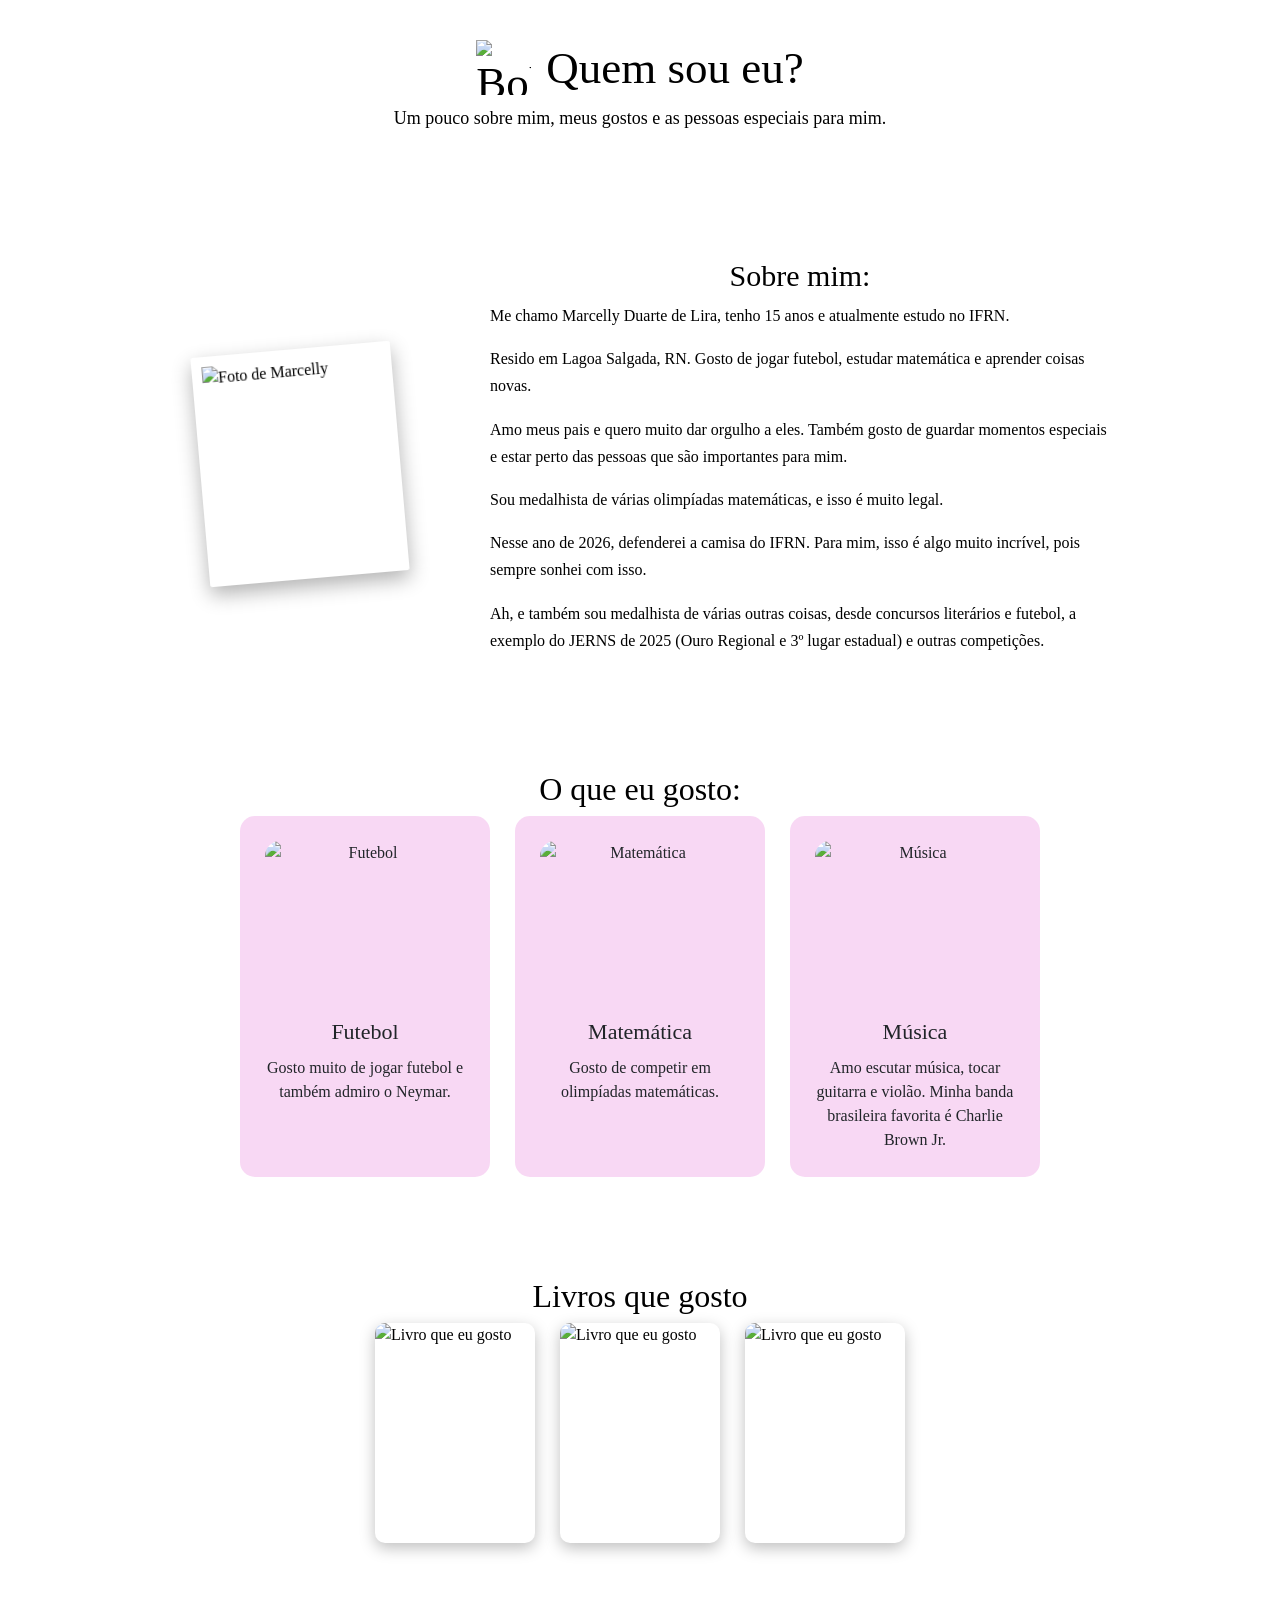
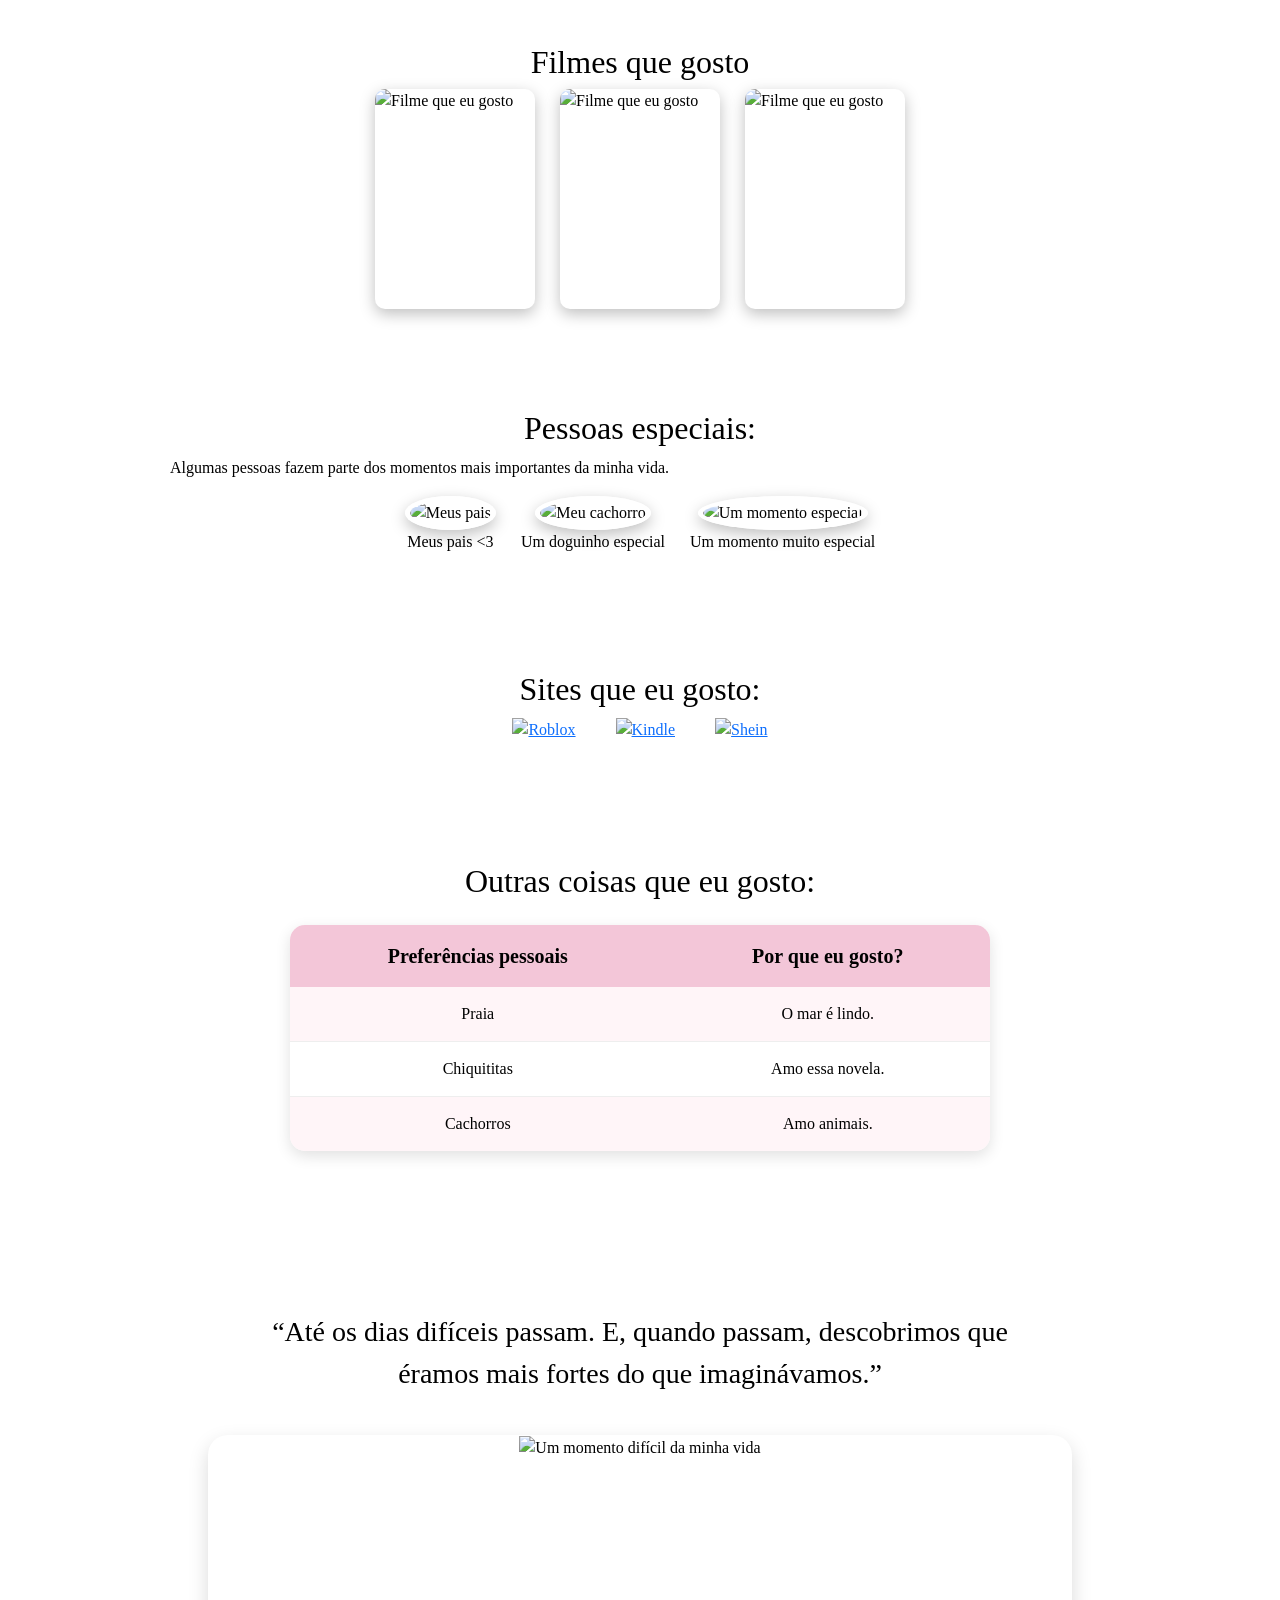
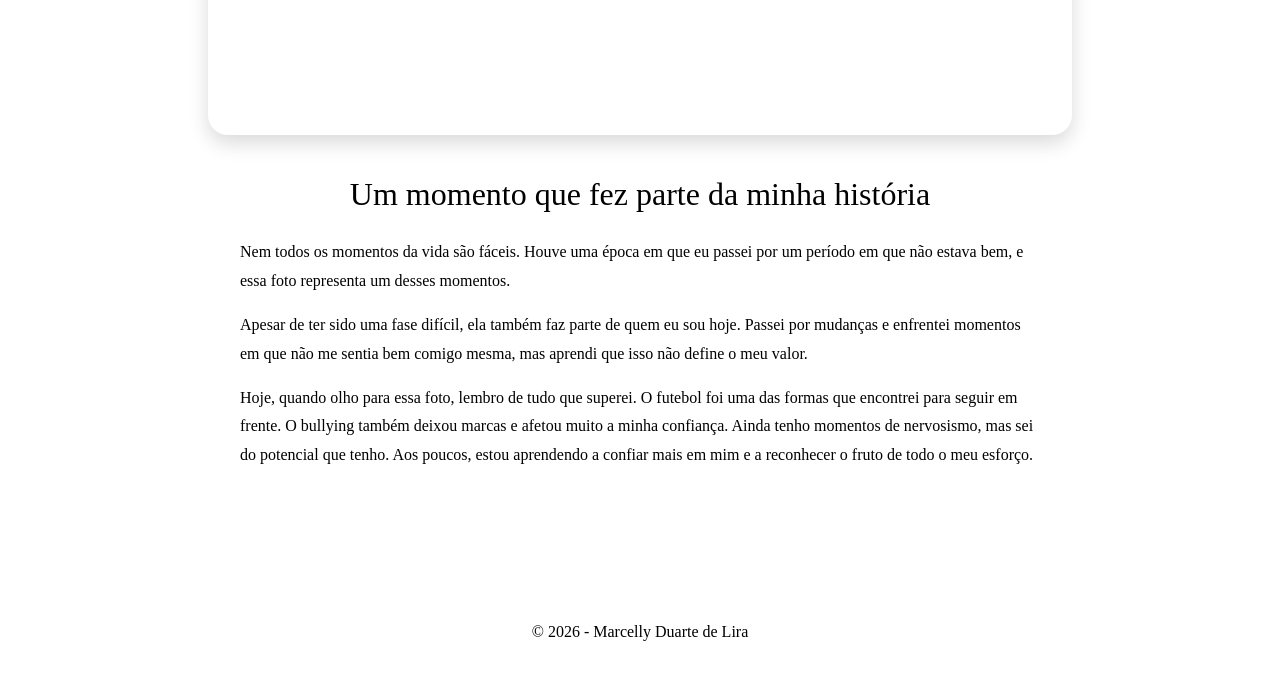
==== index.html @ 5d46211b "Add files via upload" ====
<!DOCTYPE html>
<html lang="pt-BR">

<head>
    <meta charset="UTF-8">

    <!-- Adapta a página à largura da tela -->
    <meta name="viewport" content="width=device-width, initial-scale=1.0">

    <title>Marcelly - Quem sou eu?</title>

    <link rel="icon" href="imagens/bola.png" type="image/png">

    <!-- Framework Bootstrap -->
    <link
        href="https://cdn.jsdelivr.net/npm/bootstrap@5.3.3/dist/css/bootstrap.min.css"
        rel="stylesheet">

    <!-- CSS da página -->
    <link rel="stylesheet" href="style.css">
</head>

<body class="bloqueado">

    <!-- Bola -->
    <div class="bola-abertura">
        <img src="imagens/trionda.png" alt="Bola de futebol">
    </div>

    <!-- Cabeçalho -->
    <header>
        <h1 class="titulo-principal">
            <img src="imagens/bola.png" alt="Bola de futebol">
            <span>Quem sou eu?</span>
        </h1>

        <p class="subtitulo">
            Um pouco sobre mim, meus gostos e as pessoas especiais para mim.
        </p>
    </header>

    <!-- Minha apresentação -->
    <section class="apresentacao">

        <div class="area-foto">
            <img
                src="imagens/minhafoto.png"
                alt="Foto de Marcelly"
                class="foto-principal">
        </div>

        <div class="texto">

            <h2>Sobre mim:</h2>

            <p>
                Me chamo Marcelly Duarte de Lira, tenho 15 anos e atualmente
                estudo no IFRN.
            </p>

            <p>
                Resido em Lagoa Salgada, RN. Gosto de jogar futebol,
                estudar matemática e aprender coisas novas.
            </p>

            <p>
                Amo meus pais e quero muito dar orgulho a eles.
                Também gosto de guardar momentos especiais e estar
                perto das pessoas que são importantes para mim.
            </p>

            <p>
                Sou medalhista de várias olimpíadas matemáticas,
                e isso é muito legal.
            </p>

            <p>
                Nesse ano de 2026, defenderei a camisa do IFRN.
                Para mim, isso é algo muito incrível, pois sempre sonhei com isso.
            </p>

            <p>
                Ah, e também sou medalhista de várias outras coisas,
                desde concursos literários e futebol, a exemplo do JERNS de 2025
                (Ouro Regional e 3º lugar estadual) e outras competições.
            </p>

        </div>
    </section>

    <!-- O que eu gosto -->
    <section class="gostos">

        <h2>O que eu gosto:</h2>

        <div class="cards-gostos">

            <!-- Card de futebol -->
            <div class="card card-gosto">

                <img src="imagens/futebol.jpg" alt="Futebol">

                <h3>Futebol</h3>

                <p>
                    Gosto muito de jogar futebol e também admiro o Neymar.
                </p>

            </div>

            <!-- Card de matemática -->
            <div class="card card-gosto">

                <img src="imagens/matematica.jpg" alt="Matemática">

                <h3>Matemática</h3>

                <p>
                    Gosto de competir em olimpíadas matemáticas.
                </p>

            </div>

            <!-- Card de música -->
            <div class="card card-gosto">

                <img src="imagens/musica.jpg" alt="Música">

                <h3>Música</h3>

                <p>
                    Amo escutar música, tocar guitarra e violão.
                    Minha banda brasileira favorita é Charlie Brown Jr.
                </p>

            </div>

        </div>
    </section>

    <!-- Livros -->
    <section class="livros">

        <h2>Livros que gosto</h2>

        <div class="fotos-livros">
            <img src="imagens/livro1.jpg" alt="Livro que eu gosto">
            <img src="imagens/livro2.jpg" alt="Livro que eu gosto">
            <img src="imagens/livro3.jpg" alt="Livro que eu gosto">
        </div>

    </section>

    <!-- Filmes -->
    <section class="filmes">

        <h2>Filmes que gosto</h2>

        <div class="fotos-filmes">
            <img src="imagens/filme1.jpg" alt="Filme que eu gosto">
            <img src="imagens/filme2.jpg" alt="Filme que eu gosto">
            <img src="imagens/filme3.jpg" alt="Filme que eu gosto">
        </div>

    </section>

    <!-- Pessoas especiais -->
    <section class="pessoas">

        <h2>Pessoas especiais:</h2>

        <p>
            Algumas pessoas fazem parte dos momentos mais importantes
            da minha vida.
        </p>

        <div class="fotos-pessoas">

            <div>
                <img src="imagens/pessoa1.jpeg" alt="Meus pais">
                <p>Meus pais &lt;3</p>
            </div>

            <div>
                <img src="imagens/pessoa2.jpeg" alt="Meu cachorro">
                <p>Um doguinho especial</p>
            </div>

            <div>
                <img src="imagens/pessoa3.jpeg" alt="Um momento especial">
                <p>Um momento muito especial</p>
            </div>

        </div>
    </section>

    <!-- Sites que eu gosto -->
    <section class="sites">

        <h2>Sites que eu gosto:</h2>

        <ul>

            <li>
                <a
                    href="https://www.roblox.com/pt"
                    target="_blank"
                    rel="noopener noreferrer">

                    <img src="imagens/roblox.png" alt="Roblox">

                </a>
            </li>

            <li>
                <a
                    href="https://ler.amazon.com.br/landing"
                    target="_blank"
                    rel="noopener noreferrer">

                    <img src="imagens/kindle.jpg" alt="Kindle">

                </a>
            </li>

            <li>
                <a
                    href="https://br.shein.com/"
                    target="_blank"
                    rel="noopener noreferrer">

                    <img src="imagens/shein.jpg" alt="Shein">

                </a>
            </li>

        </ul>
    </section>

    <!-- Tabela de preferências -->
    <section class="tabela">

        <h2>Outras coisas que eu gosto:</h2>

        <table>

            <tr>
                <th>Preferências pessoais</th>
                <th>Por que eu gosto?</th>
            </tr>

            <tr>
                <td>Praia</td>
                <td>O mar é lindo.</td>
            </tr>

            <tr>
                <td>Chiquititas</td>
                <td>Amo essa novela.</td>
            </tr>

            <tr>
                <td>Cachorros</td>
                <td>Amo animais.</td>
            </tr>

        </table>
    </section>

    <!-- Um momento difícil -->
    <section class="momento">

        <blockquote>
            “Até os dias difíceis passam.
            E, quando passam, descobrimos que éramos
            mais fortes do que imaginávamos.”
        </blockquote>

        <!-- Foto da época do COVID -->
        <div class="foto-doenca">
            <img
                src="imagens/Foto 13 - Eu doente.jpeg"
                alt="Um momento difícil da minha vida">
        </div>

        <div class="texto-momento">

            <h2>Um momento que fez parte da minha história</h2>

            <p>
                Nem todos os momentos da vida são fáceis. Houve uma época
                em que eu passei por um período em que não estava bem,
                e essa foto representa um desses momentos.
            </p>

            <p>
                Apesar de ter sido uma fase difícil, ela também faz parte
                de quem eu sou hoje. Passei por mudanças e enfrentei momentos
                em que não me sentia bem comigo mesma, mas aprendi que isso
                não define o meu valor.
            </p>

            <p>
                Hoje, quando olho para essa foto, lembro de tudo que superei.
                O futebol foi uma das formas que encontrei para seguir em frente.
                O bullying também deixou marcas e afetou muito a minha confiança.
                Ainda tenho momentos de nervosismo, mas sei do potencial que tenho.
                Aos poucos, estou aprendendo a confiar mais em mim e a reconhecer
                o fruto de todo o meu esforço.
            </p>

        </div>
    </section>

    <!-- Rodapé -->
    <footer>

        <p>
            © 2026 - Marcelly Duarte de Lira
        </p>

    </footer>

    <!-- Remove o bloqueio após a animação inicial -->
    <script>
        setTimeout(function () {
            document.body.classList.remove("bloqueado");
        }, 3000);
    </script>

</body>
</html>
---- style.css ----
/* CONFIGURAÇÕES GERAIS */
* {
    box-sizing: border-box;
}

body {
    margin: 0;
    font-family: "Times New Roman", Times, serif;
    background-image: url("imagens/fundo.png");
    background-size: cover;
    background-position: center;
    background-attachment: fixed;
    color: #000000;
}

/* Bloqueia a rolagem durante a animação inicial */
body.bloqueado {
    overflow: hidden;
}

/* CABEÇALHO */
header {
    text-align: center;
    padding: 40px 20px;
    background-color: rgba(255, 255, 255, 0.85);
}

h1 {
    font-size: 45px;
    margin-bottom: 10px;
}

.subtitulo {
    font-size: 18px;
    font-family: "Times New Roman", Times, serif;
}

/* TÍTULOS DAS SEÇÕES */
h2 {
    text-align: center;
    font-family: "Edwardian Script ITC", "Brush Script MT", cursive;
    font-weight: normal;
}

/* TÍTULO PRINCIPAL */
.titulo-principal {
    display: flex;
    justify-content: center;
    align-items: center;
    gap: 15px;
    font-family: "Edwardian Script ITC", "Brush Script MT", cursive;
    font-weight: normal;
}

.titulo-principal img {
    width: 55px;
    height: 55px;
    object-fit: contain;
}

/* SEÇÕES */
section {
    width: 85%;
    max-width: 1000px;
    margin: 40px auto;
    padding: 30px;
    background-color: rgba(255, 255, 255, 0.92);
    border-radius: 20px;
}

/* ANIMAÇÃO DA BOLA */
.bola-abertura {
    position: fixed;
    top: 50%;
    left: -200px;
    width: 180px;
    height: 180px;
    z-index: 1000;
    pointer-events: none;
    transform: translateY(-50%);
    animation: bolaPassando 3s linear forwards;
}

.bola-abertura img {
    width: 100%;
    height: 100%;
    object-fit: contain;
    display: block;
    animation: girarBola 3s linear forwards;
}

@keyframes bolaPassando {
    0% {
        left: -200px;
    }

    100% {
        left: calc(100% + 200px);
    }
}

@keyframes girarBola {
    from {
        transform: rotate(0deg);
    }

    to {
        transform: rotate(1440deg);
    }
}

/* APRESENTAÇÃO PESSOAL */
.apresentacao {
    display: flex;
    align-items: center;
    justify-content: center;
    gap: 60px;
}

.area-foto {
    width: 260px;
    height: 300px;
    display: flex;
    justify-content: center;
    align-items: center;
    flex-shrink: 0;
}

.foto-principal {
    width: 200px;
    height: 230px;
    object-fit: cover;
    border: 10px solid white;
    transform: rotate(-5deg);
    box-shadow: 0 8px 20px rgba(0, 0, 0, 0.3);
    border-radius: 3px;
    opacity: 0;
    animation: aparecerFoto 1s ease-out 2.8s forwards;
}

@keyframes aparecerFoto {
    from {
        opacity: 0;
        transform: rotate(-12deg) scale(0.7);
    }

    to {
        opacity: 1;
        transform: rotate(-5deg) scale(1);
    }
}

.texto {
    flex: 1;
    min-width: 0;
    line-height: 1.7;
    font-family: "Times New Roman", Times, serif;
}

.texto h2 {
    font-size: 30px;
}

td {
    font-family: "Times New Roman", Times, serif;
}

/* CARTÕES DE INTERESSES */
.cards-gostos {
    display: flex;
    justify-content: center;
    align-items: stretch;
    gap: 25px;
    flex-wrap: wrap;
}

.card-gosto {
    width: 250px;
    max-width: 100%;
    padding: 25px;
    text-align: center;
    background-color: rgba(245, 200, 240, 0.7);
    border: none;
    border-radius: 15px;
    transition: transform 0.3s;
}

.card-gosto:hover {
    transform: translateY(-8px);
}

.card-gosto img {
    width: 100%;
    height: 150px;
    object-fit: cover;
    border-radius: 15px 15px 8px 8px;
    display: block;
    margin-bottom: 18px;
}

.card-gosto h3 {
    font-size: 22px;
    margin: 10px 0;
}

.card-gosto p {
    line-height: 1.5;
    margin: 0;
}

/* LIVROS */
.fotos-livros {
    display: flex;
    justify-content: center;
    align-items: center;
    gap: 25px;
    flex-wrap: wrap;
}

.fotos-livros img {
    width: 160px;
    height: 220px;
    max-width: 100%;
    object-fit: cover;
    border-radius: 10px;
    box-shadow: 0 5px 15px rgba(0, 0, 0, 0.25);
    transition: transform 0.3s;
}

.fotos-livros img:hover {
    transform: scale(1.05) rotate(2deg);
}

/* FILMES */
.fotos-filmes {
    display: flex;
    justify-content: center;
    align-items: center;
    gap: 25px;
    flex-wrap: wrap;
}

.fotos-filmes img {
    width: 160px;
    height: 220px;
    max-width: 100%;
    object-fit: cover;
    border-radius: 10px;
    box-shadow: 0 5px 15px rgba(0, 0, 0, 0.25);
    transition: transform 0.3s;
}

.fotos-filmes img:hover {
    transform: scale(1.05) rotate(-2deg);
}

/* PESSOAS ESPECIAIS */
.fotos-pessoas {
    display: flex;
    justify-content: center;
    align-items: center;
    gap: 25px;
    flex-wrap: wrap;
}

.fotos-pessoas div {
    text-align: center;
}

.fotos-pessoas img {
    width: 180px;
    height: 180px;
    max-width: 100%;
    object-fit: cover;
    border-radius: 50%;
    border: 5px solid white;
    box-shadow: 0 5px 15px rgba(0, 0, 0, 0.25);
    transition: transform 0.3s;
}

.fotos-pessoas img:hover {
    transform: scale(1.05) rotate(-2deg);
}

/* SITES FAVORITOS */
.sites ul {
    display: flex;
    justify-content: center;
    align-items: center;
    gap: 40px;
    list-style: none;
    padding: 0;
    margin: 0;
}

.sites img {
    width: 80px;
    height: 80px;
    max-width: 100%;
    object-fit: contain;
    transition: transform 0.3s;
}

.sites img:hover {
    transform: scale(1.15);
}

/* TABELA */
.tabela {
    text-align: center;
    padding: 50px 20px;
}

.tabela h2 {
    margin-bottom: 25px;
}

.tabela table {
    width: 80%;
    max-width: 700px;
    margin: 0 auto;
    border-collapse: separate;
    border-spacing: 0;
    overflow: hidden;
    border-radius: 15px;
    box-shadow: 0 5px 15px rgba(0, 0, 0, 0.12);
    background-color: white;
}

.tabela th {
    padding: 16px;
    background-color: #f3c6d8;
    font-family: "Edwardian Script ITC", "Brush Script MT", cursive;
    font-size: 20px;
}

.tabela td {
    padding: 15px;
    border-bottom: 1px solid #eeeeee;
    font-size: 16px;
}

.tabela tr:nth-child(even) {
    background-color: #fff5f8;
}

.tabela tr:last-child td {
    border-bottom: none;
}

.tabela tr:hover {
    background-color: #ffe8f0;
    transition: 0.3s;
}

/* MOMENTO IMPORTANTE */
.momento {
    padding: 70px 20px;
    text-align: center;
}

.momento blockquote {
    max-width: 800px;
    margin: 0 auto 40px;
    font-family: "Edwardian Script ITC", "Brush Script MT", cursive;
    font-size: 28px;
    line-height: 1.5;
}

/* FOTO DO MOMENTO */
.foto-doenca {
    width: 90%;
    max-width: 1000px;
    height: 300px;
    margin: 0 auto 40px;
    overflow: hidden;
    border-radius: 20px;
    box-shadow: 0 8px 20px rgba(0, 0, 0, 0.15);
}

.foto-doenca img {
    width: 100%;
    height: 100%;
    object-fit: cover;
    object-position: 50% 30%;
}

/* TEXTO DO MOMENTO */
.texto-momento {
    max-width: 800px;
    margin: 0 auto;
    text-align: left;
    font-family: "Times New Roman", Times, serif;
}

.texto-momento h2 {
    text-align: center;
    margin-bottom: 25px;
    font-family: "Edwardian Script ITC", "Brush Script MT", cursive;
}

.texto-momento p {
    line-height: 1.8;
    margin-bottom: 15px;
}

/* RODAPÉ */
footer {
    text-align: center;
    padding: 25px;
    background-color: rgba(255, 255, 255, 0.85);
}

/* TABLETS E TELAS MENORES */
@media (max-width: 768px) {
    header {
        padding: 30px 15px;
    }

    h1 {
        font-size: 35px;
    }

    section {
        width: 92%;
        padding: 24px;
    }

    .apresentacao {
        gap: 30px;
    }

    .area-foto {
        width: 220px;
        flex-shrink: 1;
    }

    .texto {
        overflow-wrap: anywhere;
    }

    .cards-gostos {
        gap: 18px;
    }

    .card-gosto {
        width: 220px;
    }

    .tabela table {
        width: 100%;
    }

    .momento {
        padding: 45px 20px;
    }

    .momento blockquote {
        font-size: 25px;
    }

    .foto-doenca {
        width: 100%;
        height: 250px;
    }
}

/* CELULARES */
@media (max-width: 480px) {
    body {
        background-attachment: scroll;
    }

    header {
        padding: 25px 12px;
    }

    .titulo-principal {
        gap: 8px;
        flex-wrap: wrap;
    }

    .titulo-principal img {
        width: 38px;
        height: 38px;
    }

    h1 {
        font-size: 28px;
    }

    .subtitulo {
        font-size: 16px;
    }

    section {
        width: 94%;
        margin: 22px auto;
        padding: 18px 14px;
        border-radius: 15px;
    }

    .apresentacao {
        flex-direction: column;
        gap: 20px;
    }

    .area-foto {
        width: 100%;
        height: 260px;
    }

    .foto-principal {
        max-width: 100%;
    }

    .texto h2 {
        font-size: 26px;
    }

    .cards-gostos {
        flex-direction: column;
        align-items: center;
    }

    .card-gosto {
        width: 100%;
        max-width: 320px;
    }

    .fotos-livros,
    .fotos-filmes,
    .fotos-pessoas {
        gap: 18px;
    }

    .fotos-livros img,
    .fotos-filmes img {
        width: 125px;
        height: 180px;
    }

    .fotos-pessoas img {
        width: 145px;
        height: 145px;
    }

    .sites ul {
        flex-direction: row;
        flex-wrap: wrap;
        gap: 20px;
    }

    .sites img {
        width: 65px;
        height: 65px;
    }

    .tabela {
        padding: 25px 10px;
    }

    .tabela table {
        width: 100%;
        table-layout: fixed;
        overflow-wrap: anywhere;
    }

    .tabela th,
    .tabela td {
        padding: 10px 6px;
        font-size: 14px;
    }

    .momento {
        padding: 35px 14px;
    }

    .momento blockquote {
        font-size: 23px;
    }

    .foto-doenca {
        height: 200px;
    }

    .texto-momento {
        overflow-wrap: anywhere;
    }

    footer {
        padding: 20px 12px;
    }
}

/* RESPEITA A PREFERÊNCIA POR MENOS ANIMAÇÕES */
@media (prefers-reduced-motion: reduce) {
    .card-gosto,
    .fotos-livros img,
    .fotos-filmes img,
    .fotos-pessoas img,
    .sites img {
        transition: none;
    }
}
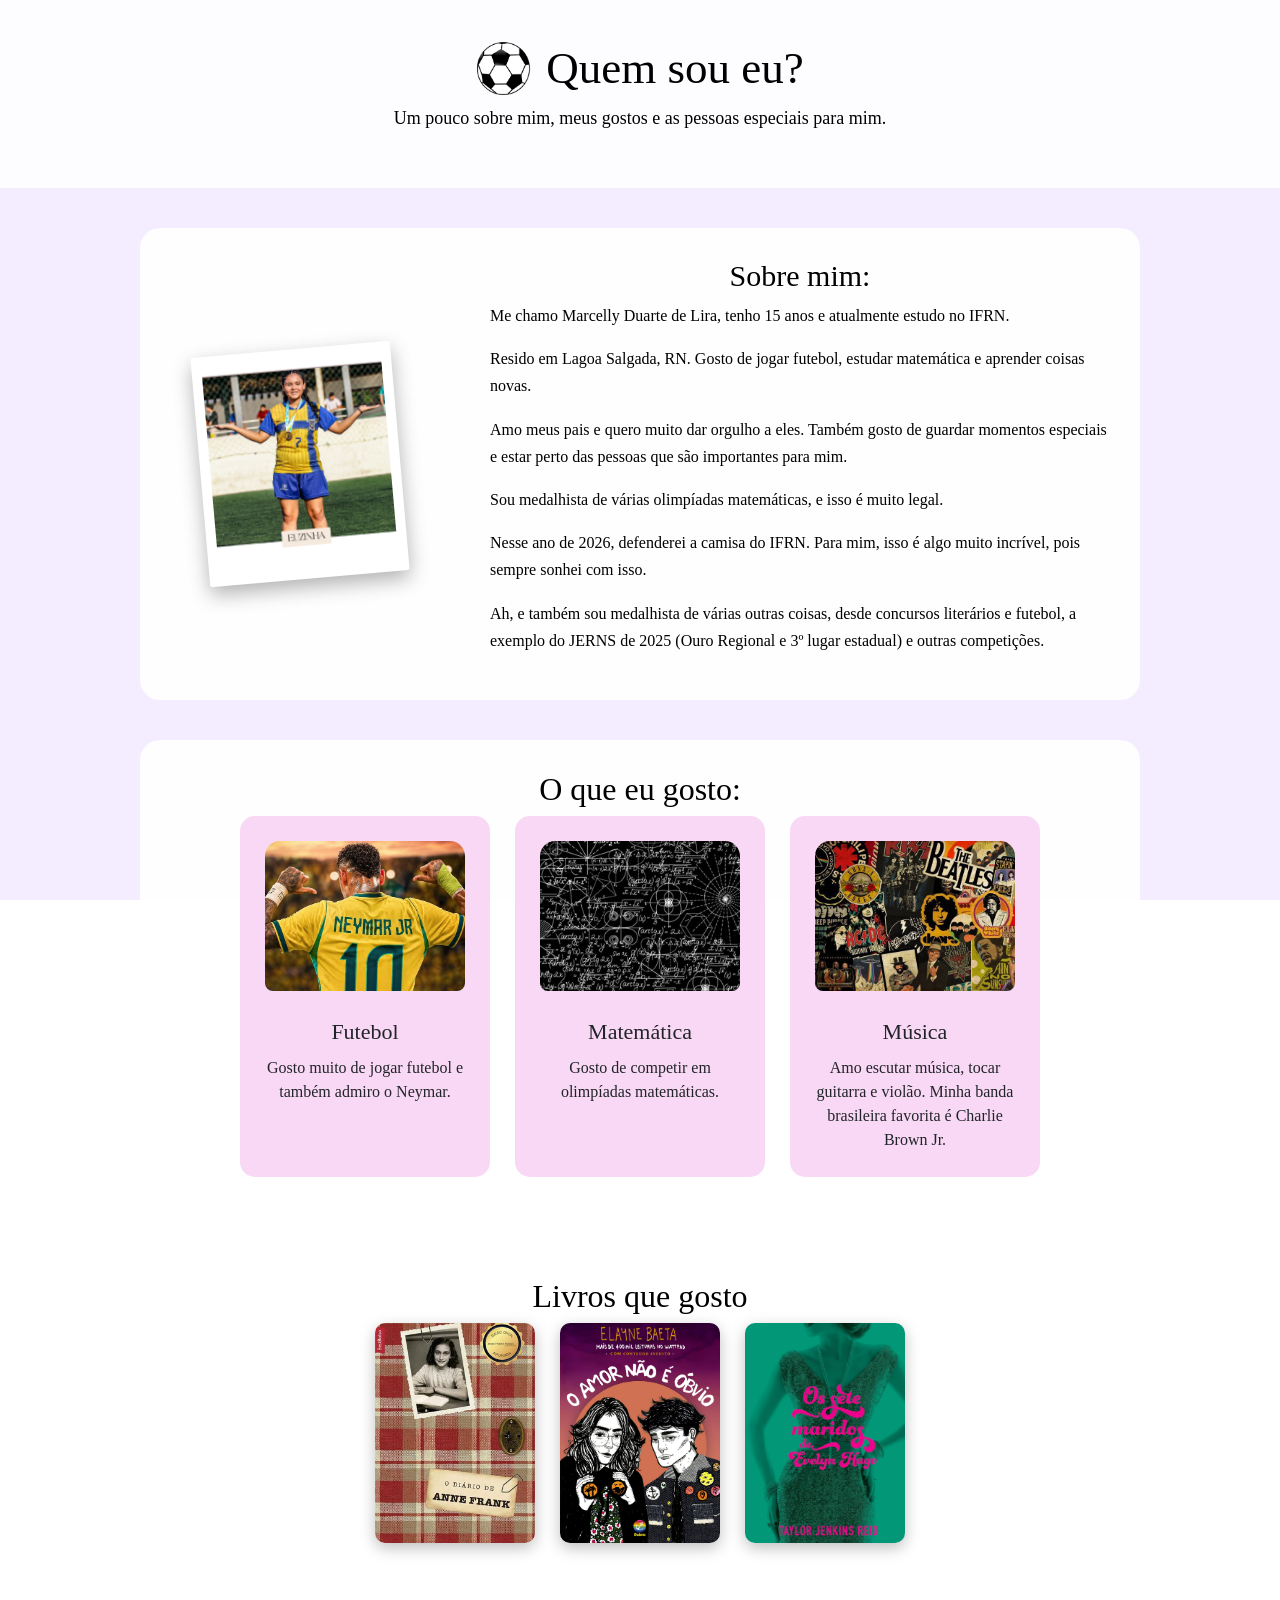
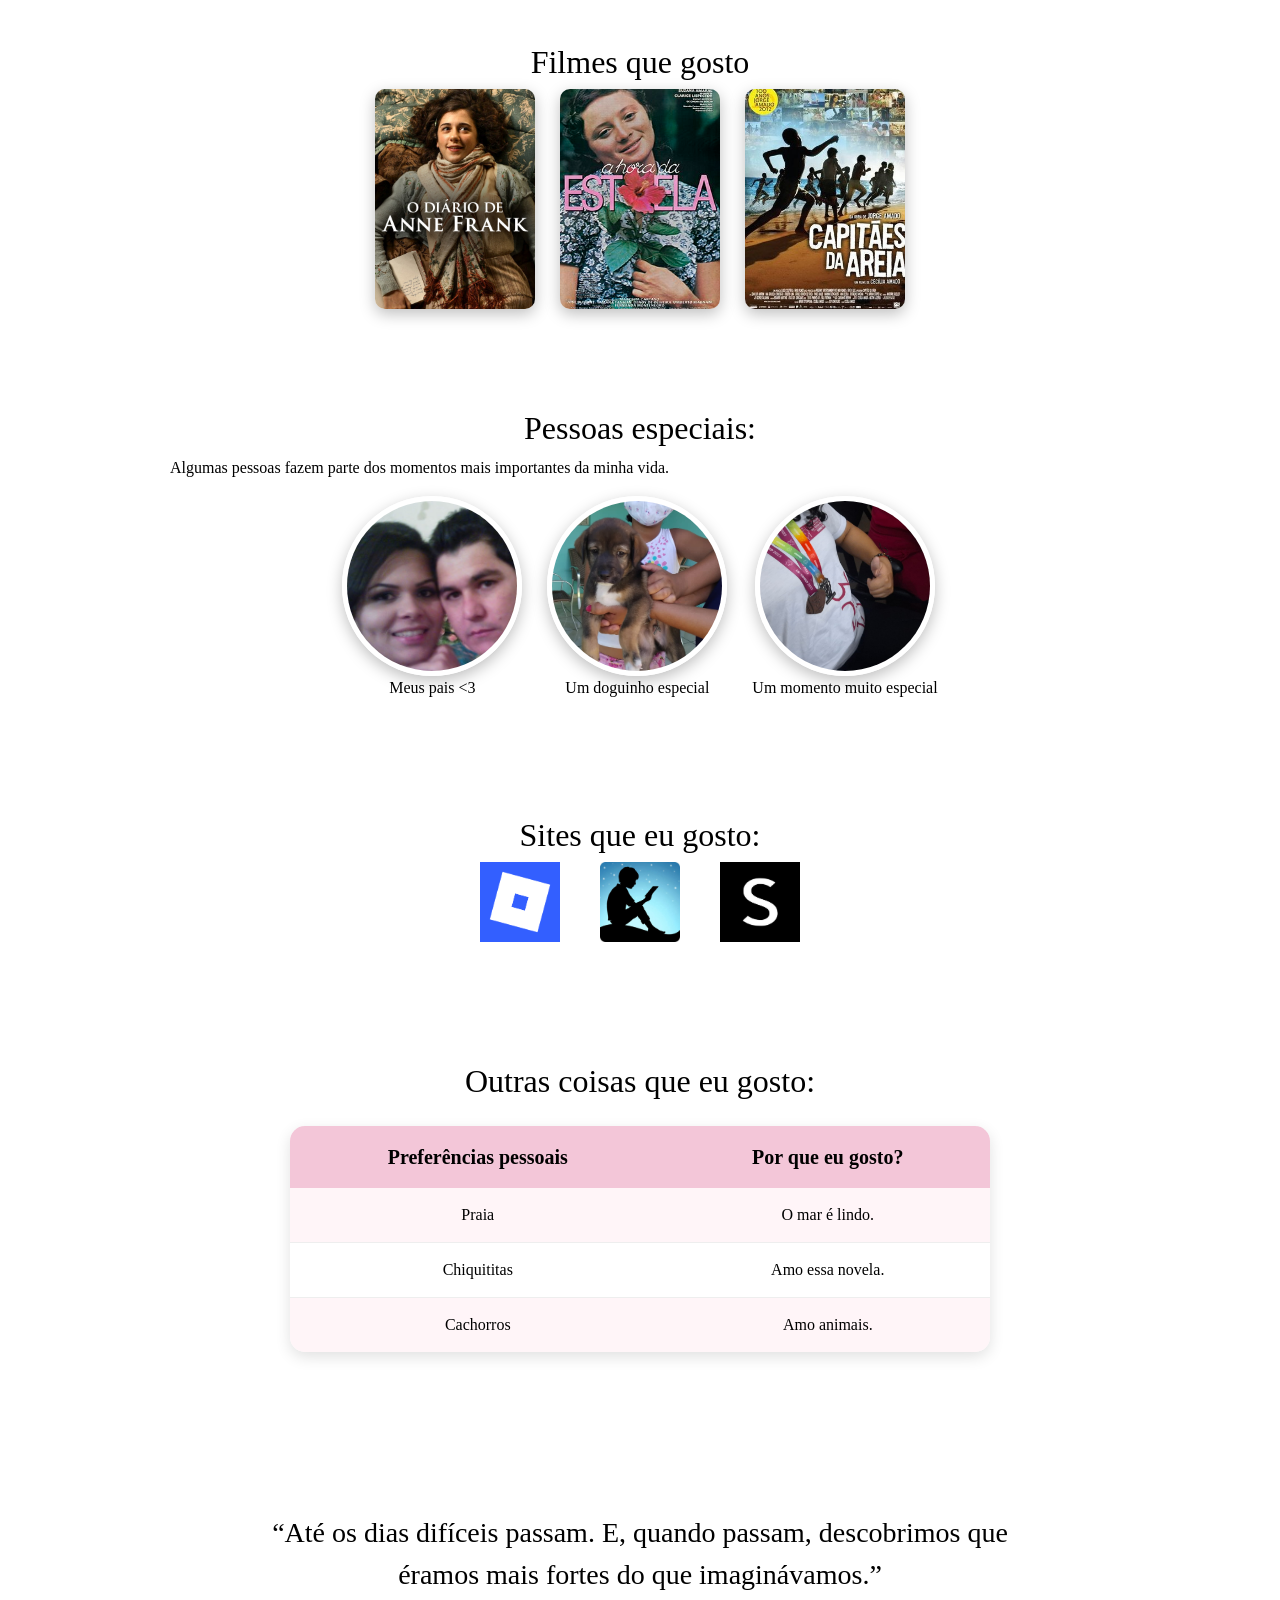
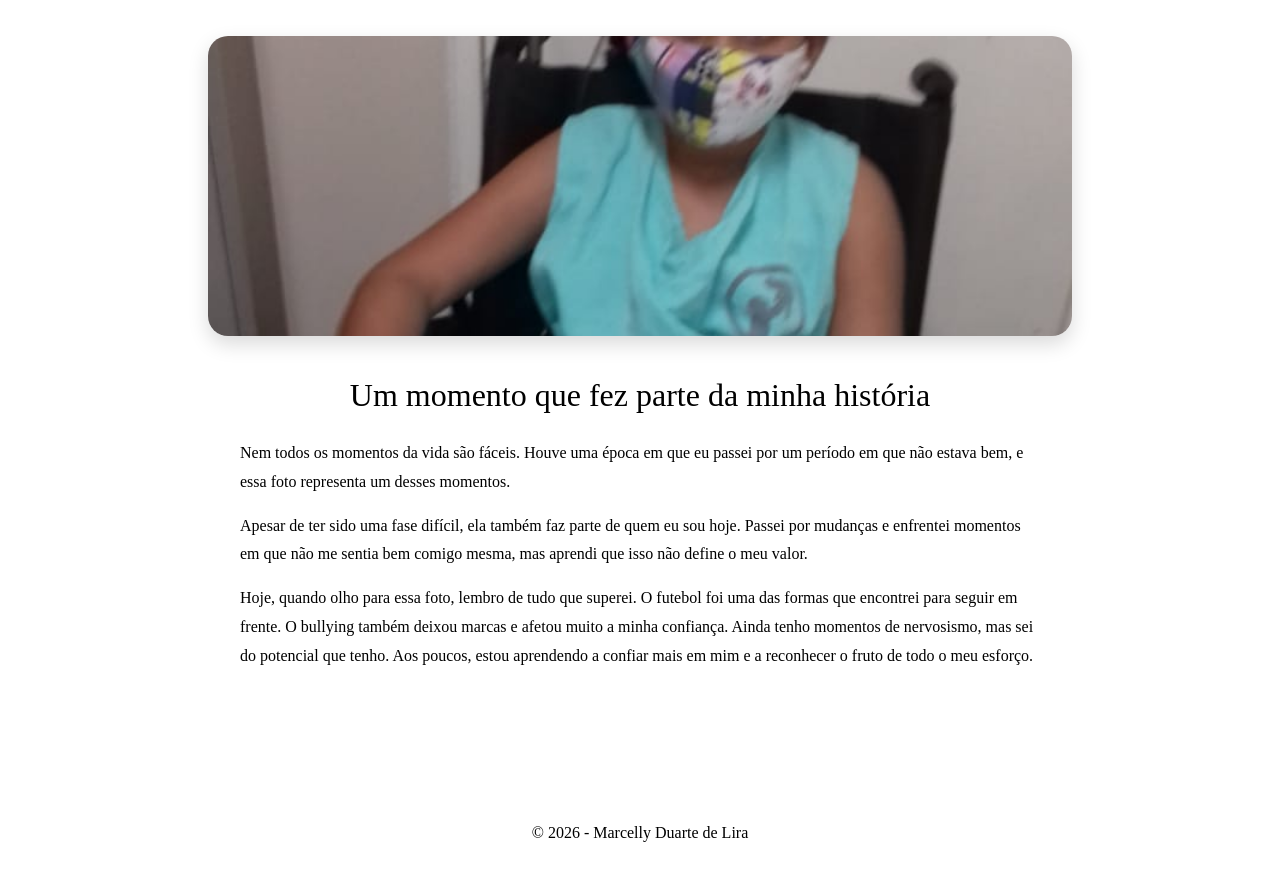
==== commit b10885d3: "Adiciona site de apresentação pessoal" ====
--- a/index.html
+++ b/index.html
@@ -1,332 +1,332 @@
-<!DOCTYPE html>
-<html lang="pt-BR">
-
-<head>
-    <meta charset="UTF-8">
-
-    <!-- Adapta a página à largura da tela -->
-    <meta name="viewport" content="width=device-width, initial-scale=1.0">
-
-    <title>Marcelly - Quem sou eu?</title>
-
-    <link rel="icon" href="imagens/bola.png" type="image/png">
-
-    <!-- Framework Bootstrap -->
-    <link
-        href="https://cdn.jsdelivr.net/npm/bootstrap@5.3.3/dist/css/bootstrap.min.css"
-        rel="stylesheet">
-
-    <!-- CSS da página -->
-    <link rel="stylesheet" href="style.css">
-</head>
-
-<body class="bloqueado">
-
-    <!-- Bola -->
-    <div class="bola-abertura">
-        <img src="imagens/trionda.png" alt="Bola de futebol">
-    </div>
-
-    <!-- Cabeçalho -->
-    <header>
-        <h1 class="titulo-principal">
-            <img src="imagens/bola.png" alt="Bola de futebol">
-            <span>Quem sou eu?</span>
-        </h1>
-
-        <p class="subtitulo">
-            Um pouco sobre mim, meus gostos e as pessoas especiais para mim.
-        </p>
-    </header>
-
-    <!-- Minha apresentação -->
-    <section class="apresentacao">
-
-        <div class="area-foto">
-            <img
-                src="imagens/minhafoto.png"
-                alt="Foto de Marcelly"
-                class="foto-principal">
-        </div>
-
-        <div class="texto">
-
-            <h2>Sobre mim:</h2>
-
-            <p>
-                Me chamo Marcelly Duarte de Lira, tenho 15 anos e atualmente
-                estudo no IFRN.
-            </p>
-
-            <p>
-                Resido em Lagoa Salgada, RN. Gosto de jogar futebol,
-                estudar matemática e aprender coisas novas.
-            </p>
-
-            <p>
-                Amo meus pais e quero muito dar orgulho a eles.
-                Também gosto de guardar momentos especiais e estar
-                perto das pessoas que são importantes para mim.
-            </p>
-
-            <p>
-                Sou medalhista de várias olimpíadas matemáticas,
-                e isso é muito legal.
-            </p>
-
-            <p>
-                Nesse ano de 2026, defenderei a camisa do IFRN.
-                Para mim, isso é algo muito incrível, pois sempre sonhei com isso.
-            </p>
-
-            <p>
-                Ah, e também sou medalhista de várias outras coisas,
-                desde concursos literários e futebol, a exemplo do JERNS de 2025
-                (Ouro Regional e 3º lugar estadual) e outras competições.
-            </p>
-
-        </div>
-    </section>
-
-    <!-- O que eu gosto -->
-    <section class="gostos">
-
-        <h2>O que eu gosto:</h2>
-
-        <div class="cards-gostos">
-
-            <!-- Card de futebol -->
-            <div class="card card-gosto">
-
-                <img src="imagens/futebol.jpg" alt="Futebol">
-
-                <h3>Futebol</h3>
-
-                <p>
-                    Gosto muito de jogar futebol e também admiro o Neymar.
-                </p>
-
-            </div>
-
-            <!-- Card de matemática -->
-            <div class="card card-gosto">
-
-                <img src="imagens/matematica.jpg" alt="Matemática">
-
-                <h3>Matemática</h3>
-
-                <p>
-                    Gosto de competir em olimpíadas matemáticas.
-                </p>
-
-            </div>
-
-            <!-- Card de música -->
-            <div class="card card-gosto">
-
-                <img src="imagens/musica.jpg" alt="Música">
-
-                <h3>Música</h3>
-
-                <p>
-                    Amo escutar música, tocar guitarra e violão.
-                    Minha banda brasileira favorita é Charlie Brown Jr.
-                </p>
-
-            </div>
-
-        </div>
-    </section>
-
-    <!-- Livros -->
-    <section class="livros">
-
-        <h2>Livros que gosto</h2>
-
-        <div class="fotos-livros">
-            <img src="imagens/livro1.jpg" alt="Livro que eu gosto">
-            <img src="imagens/livro2.jpg" alt="Livro que eu gosto">
-            <img src="imagens/livro3.jpg" alt="Livro que eu gosto">
-        </div>
-
-    </section>
-
-    <!-- Filmes -->
-    <section class="filmes">
-
-        <h2>Filmes que gosto</h2>
-
-        <div class="fotos-filmes">
-            <img src="imagens/filme1.jpg" alt="Filme que eu gosto">
-            <img src="imagens/filme2.jpg" alt="Filme que eu gosto">
-            <img src="imagens/filme3.jpg" alt="Filme que eu gosto">
-        </div>
-
-    </section>
-
-    <!-- Pessoas especiais -->
-    <section class="pessoas">
-
-        <h2>Pessoas especiais:</h2>
-
-        <p>
-            Algumas pessoas fazem parte dos momentos mais importantes
-            da minha vida.
-        </p>
-
-        <div class="fotos-pessoas">
-
-            <div>
-                <img src="imagens/pessoa1.jpeg" alt="Meus pais">
-                <p>Meus pais &lt;3</p>
-            </div>
-
-            <div>
-                <img src="imagens/pessoa2.jpeg" alt="Meu cachorro">
-                <p>Um doguinho especial</p>
-            </div>
-
-            <div>
-                <img src="imagens/pessoa3.jpeg" alt="Um momento especial">
-                <p>Um momento muito especial</p>
-            </div>
-
-        </div>
-    </section>
-
-    <!-- Sites que eu gosto -->
-    <section class="sites">
-
-        <h2>Sites que eu gosto:</h2>
-
-        <ul>
-
-            <li>
-                <a
-                    href="https://www.roblox.com/pt"
-                    target="_blank"
-                    rel="noopener noreferrer">
-
-                    <img src="imagens/roblox.png" alt="Roblox">
-
-                </a>
-            </li>
-
-            <li>
-                <a
-                    href="https://ler.amazon.com.br/landing"
-                    target="_blank"
-                    rel="noopener noreferrer">
-
-                    <img src="imagens/kindle.jpg" alt="Kindle">
-
-                </a>
-            </li>
-
-            <li>
-                <a
-                    href="https://br.shein.com/"
-                    target="_blank"
-                    rel="noopener noreferrer">
-
-                    <img src="imagens/shein.jpg" alt="Shein">
-
-                </a>
-            </li>
-
-        </ul>
-    </section>
-
-    <!-- Tabela de preferências -->
-    <section class="tabela">
-
-        <h2>Outras coisas que eu gosto:</h2>
-
-        <table>
-
-            <tr>
-                <th>Preferências pessoais</th>
-                <th>Por que eu gosto?</th>
-            </tr>
-
-            <tr>
-                <td>Praia</td>
-                <td>O mar é lindo.</td>
-            </tr>
-
-            <tr>
-                <td>Chiquititas</td>
-                <td>Amo essa novela.</td>
-            </tr>
-
-            <tr>
-                <td>Cachorros</td>
-                <td>Amo animais.</td>
-            </tr>
-
-        </table>
-    </section>
-
-    <!-- Um momento difícil -->
-    <section class="momento">
-
-        <blockquote>
-            “Até os dias difíceis passam.
-            E, quando passam, descobrimos que éramos
-            mais fortes do que imaginávamos.”
-        </blockquote>
-
-        <!-- Foto da época do COVID -->
-        <div class="foto-doenca">
-            <img
-                src="imagens/Foto 13 - Eu doente.jpeg"
-                alt="Um momento difícil da minha vida">
-        </div>
-
-        <div class="texto-momento">
-
-            <h2>Um momento que fez parte da minha história</h2>
-
-            <p>
-                Nem todos os momentos da vida são fáceis. Houve uma época
-                em que eu passei por um período em que não estava bem,
-                e essa foto representa um desses momentos.
-            </p>
-
-            <p>
-                Apesar de ter sido uma fase difícil, ela também faz parte
-                de quem eu sou hoje. Passei por mudanças e enfrentei momentos
-                em que não me sentia bem comigo mesma, mas aprendi que isso
-                não define o meu valor.
-            </p>
-
-            <p>
-                Hoje, quando olho para essa foto, lembro de tudo que superei.
-                O futebol foi uma das formas que encontrei para seguir em frente.
-                O bullying também deixou marcas e afetou muito a minha confiança.
-                Ainda tenho momentos de nervosismo, mas sei do potencial que tenho.
-                Aos poucos, estou aprendendo a confiar mais em mim e a reconhecer
-                o fruto de todo o meu esforço.
-            </p>
-
-        </div>
-    </section>
-
-    <!-- Rodapé -->
-    <footer>
-
-        <p>
-            © 2026 - Marcelly Duarte de Lira
-        </p>
-
-    </footer>
-
-    <!-- Remove o bloqueio após a animação inicial -->
-    <script>
-        setTimeout(function () {
-            document.body.classList.remove("bloqueado");
-        }, 3000);
-    </script>
-
-</body>
+<!DOCTYPE html>
+<html lang="pt-BR">
+
+<head>
+    <meta charset="UTF-8">
+
+    <!-- Adapta a página à largura da tela -->
+    <meta name="viewport" content="width=device-width, initial-scale=1.0">
+
+    <title>Marcelly - Quem sou eu?</title>
+
+    <link rel="icon" href="imagens/bola.png" type="image/png">
+
+    <!-- Framework Bootstrap -->
+    <link
+        href="https://cdn.jsdelivr.net/npm/bootstrap@5.3.3/dist/css/bootstrap.min.css"
+        rel="stylesheet">
+
+    <!-- CSS da página -->
+    <link rel="stylesheet" href="style.css">
+</head>
+
+<body class="bloqueado">
+
+    <!-- Bola -->
+    <div class="bola-abertura">
+        <img src="imagens/trionda.png" alt="Bola de futebol">
+    </div>
+
+    <!-- Cabeçalho -->
+    <header>
+        <h1 class="titulo-principal">
+            <img src="imagens/bola.png" alt="Bola de futebol">
+            <span>Quem sou eu?</span>
+        </h1>
+
+        <p class="subtitulo">
+            Um pouco sobre mim, meus gostos e as pessoas especiais para mim.
+        </p>
+    </header>
+
+    <!-- Minha apresentação -->
+    <section class="apresentacao">
+
+        <div class="area-foto">
+            <img
+                src="imagens/minhafoto.png"
+                alt="Foto de Marcelly"
+                class="foto-principal">
+        </div>
+
+        <div class="texto">
+
+            <h2>Sobre mim:</h2>
+
+            <p>
+                Me chamo Marcelly Duarte de Lira, tenho 15 anos e atualmente
+                estudo no IFRN.
+            </p>
+
+            <p>
+                Resido em Lagoa Salgada, RN. Gosto de jogar futebol,
+                estudar matemática e aprender coisas novas.
+            </p>
+
+            <p>
+                Amo meus pais e quero muito dar orgulho a eles.
+                Também gosto de guardar momentos especiais e estar
+                perto das pessoas que são importantes para mim.
+            </p>
+
+            <p>
+                Sou medalhista de várias olimpíadas matemáticas,
+                e isso é muito legal.
+            </p>
+
+            <p>
+                Nesse ano de 2026, defenderei a camisa do IFRN.
+                Para mim, isso é algo muito incrível, pois sempre sonhei com isso.
+            </p>
+
+            <p>
+                Ah, e também sou medalhista de várias outras coisas,
+                desde concursos literários e futebol, a exemplo do JERNS de 2025
+                (Ouro Regional e 3º lugar estadual) e outras competições.
+            </p>
+
+        </div>
+    </section>
+
+    <!-- O que eu gosto -->
+    <section class="gostos">
+
+        <h2>O que eu gosto:</h2>
+
+        <div class="cards-gostos">
+
+            <!-- Card de futebol -->
+            <div class="card card-gosto">
+
+                <img src="imagens/futebol.jpg" alt="Futebol">
+
+                <h3>Futebol</h3>
+
+                <p>
+                    Gosto muito de jogar futebol e também admiro o Neymar.
+                </p>
+
+            </div>
+
+            <!-- Card de matemática -->
+            <div class="card card-gosto">
+
+                <img src="imagens/matematica.jpg" alt="Matemática">
+
+                <h3>Matemática</h3>
+
+                <p>
+                    Gosto de competir em olimpíadas matemáticas.
+                </p>
+
+            </div>
+
+            <!-- Card de música -->
+            <div class="card card-gosto">
+
+                <img src="imagens/musica.jpg" alt="Música">
+
+                <h3>Música</h3>
+
+                <p>
+                    Amo escutar música, tocar guitarra e violão.
+                    Minha banda brasileira favorita é Charlie Brown Jr.
+                </p>
+
+            </div>
+
+        </div>
+    </section>
+
+    <!-- Livros -->
+    <section class="livros">
+
+        <h2>Livros que gosto</h2>
+
+        <div class="fotos-livros">
+            <img src="imagens/livro1.jpg" alt="Livro que eu gosto">
+            <img src="imagens/livro2.jpg" alt="Livro que eu gosto">
+            <img src="imagens/livro3.jpg" alt="Livro que eu gosto">
+        </div>
+
+    </section>
+
+    <!-- Filmes -->
+    <section class="filmes">
+
+        <h2>Filmes que gosto</h2>
+
+        <div class="fotos-filmes">
+            <img src="imagens/filme1.jpg" alt="Filme que eu gosto">
+            <img src="imagens/filme2.jpg" alt="Filme que eu gosto">
+            <img src="imagens/filme3.jpg" alt="Filme que eu gosto">
+        </div>
+
+    </section>
+
+    <!-- Pessoas especiais -->
+    <section class="pessoas">
+
+        <h2>Pessoas especiais:</h2>
+
+        <p>
+            Algumas pessoas fazem parte dos momentos mais importantes
+            da minha vida.
+        </p>
+
+        <div class="fotos-pessoas">
+
+            <div>
+                <img src="imagens/pessoa1.jpeg" alt="Meus pais">
+                <p>Meus pais &lt;3</p>
+            </div>
+
+            <div>
+                <img src="imagens/pessoa2.jpeg" alt="Meu cachorro">
+                <p>Um doguinho especial</p>
+            </div>
+
+            <div>
+                <img src="imagens/pessoa3.jpeg" alt="Um momento especial">
+                <p>Um momento muito especial</p>
+            </div>
+
+        </div>
+    </section>
+
+    <!-- Sites que eu gosto -->
+    <section class="sites">
+
+        <h2>Sites que eu gosto:</h2>
+
+        <ul>
+
+            <li>
+                <a
+                    href="https://www.roblox.com/pt"
+                    target="_blank"
+                    rel="noopener noreferrer">
+
+                    <img src="imagens/roblox.png" alt="Roblox">
+
+                </a>
+            </li>
+
+            <li>
+                <a
+                    href="https://ler.amazon.com.br/landing"
+                    target="_blank"
+                    rel="noopener noreferrer">
+
+                    <img src="imagens/kindle.jpg" alt="Kindle">
+
+                </a>
+            </li>
+
+            <li>
+                <a
+                    href="https://br.shein.com/"
+                    target="_blank"
+                    rel="noopener noreferrer">
+
+                    <img src="imagens/shein.jpg" alt="Shein">
+
+                </a>
+            </li>
+
+        </ul>
+    </section>
+
+    <!-- Tabela de preferências -->
+    <section class="tabela">
+
+        <h2>Outras coisas que eu gosto:</h2>
+
+        <table>
+
+            <tr>
+                <th>Preferências pessoais</th>
+                <th>Por que eu gosto?</th>
+            </tr>
+
+            <tr>
+                <td>Praia</td>
+                <td>O mar é lindo.</td>
+            </tr>
+
+            <tr>
+                <td>Chiquititas</td>
+                <td>Amo essa novela.</td>
+            </tr>
+
+            <tr>
+                <td>Cachorros</td>
+                <td>Amo animais.</td>
+            </tr>
+
+        </table>
+    </section>
+
+    <!-- Um momento difícil -->
+    <section class="momento">
+
+        <blockquote>
+            “Até os dias difíceis passam.
+            E, quando passam, descobrimos que éramos
+            mais fortes do que imaginávamos.”
+        </blockquote>
+
+        <!-- Foto da época do COVID -->
+        <div class="foto-doenca">
+            <img
+                src="imagens/Foto 13 - Eu doente.jpeg"
+                alt="Um momento difícil da minha vida">
+        </div>
+
+        <div class="texto-momento">
+
+            <h2>Um momento que fez parte da minha história</h2>
+
+            <p>
+                Nem todos os momentos da vida são fáceis. Houve uma época
+                em que eu passei por um período em que não estava bem,
+                e essa foto representa um desses momentos.
+            </p>
+
+            <p>
+                Apesar de ter sido uma fase difícil, ela também faz parte
+                de quem eu sou hoje. Passei por mudanças e enfrentei momentos
+                em que não me sentia bem comigo mesma, mas aprendi que isso
+                não define o meu valor.
+            </p>
+
+            <p>
+                Hoje, quando olho para essa foto, lembro de tudo que superei.
+                O futebol foi uma das formas que encontrei para seguir em frente.
+                O bullying também deixou marcas e afetou muito a minha confiança.
+                Ainda tenho momentos de nervosismo, mas sei do potencial que tenho.
+                Aos poucos, estou aprendendo a confiar mais em mim e a reconhecer
+                o fruto de todo o meu esforço.
+            </p>
+
+        </div>
+    </section>
+
+    <!-- Rodapé -->
+    <footer>
+
+        <p>
+            © 2026 - Marcelly Duarte de Lira
+        </p>
+
+    </footer>
+
+    <!-- Remove o bloqueio após a animação inicial -->
+    <script>
+        setTimeout(function () {
+            document.body.classList.remove("bloqueado");
+        }, 3000);
+    </script>
+
+</body>
 </html>
--- a/style.css
+++ b/style.css
@@ -1,605 +1,605 @@
-/* CONFIGURAÇÕES GERAIS */
-* {
-    box-sizing: border-box;
-}
-
-body {
-    margin: 0;
-    font-family: "Times New Roman", Times, serif;
-    background-image: url("imagens/fundo.png");
-    background-size: cover;
-    background-position: center;
-    background-attachment: fixed;
-    color: #000000;
-}
-
-/* Bloqueia a rolagem durante a animação inicial */
-body.bloqueado {
-    overflow: hidden;
-}
-
-/* CABEÇALHO */
-header {
-    text-align: center;
-    padding: 40px 20px;
-    background-color: rgba(255, 255, 255, 0.85);
-}
-
-h1 {
-    font-size: 45px;
-    margin-bottom: 10px;
-}
-
-.subtitulo {
-    font-size: 18px;
-    font-family: "Times New Roman", Times, serif;
-}
-
-/* TÍTULOS DAS SEÇÕES */
-h2 {
-    text-align: center;
-    font-family: "Edwardian Script ITC", "Brush Script MT", cursive;
-    font-weight: normal;
-}
-
-/* TÍTULO PRINCIPAL */
-.titulo-principal {
-    display: flex;
-    justify-content: center;
-    align-items: center;
-    gap: 15px;
-    font-family: "Edwardian Script ITC", "Brush Script MT", cursive;
-    font-weight: normal;
-}
-
-.titulo-principal img {
-    width: 55px;
-    height: 55px;
-    object-fit: contain;
-}
-
-/* SEÇÕES */
-section {
-    width: 85%;
-    max-width: 1000px;
-    margin: 40px auto;
-    padding: 30px;
-    background-color: rgba(255, 255, 255, 0.92);
-    border-radius: 20px;
-}
-
-/* ANIMAÇÃO DA BOLA */
-.bola-abertura {
-    position: fixed;
-    top: 50%;
-    left: -200px;
-    width: 180px;
-    height: 180px;
-    z-index: 1000;
-    pointer-events: none;
-    transform: translateY(-50%);
-    animation: bolaPassando 3s linear forwards;
-}
-
-.bola-abertura img {
-    width: 100%;
-    height: 100%;
-    object-fit: contain;
-    display: block;
-    animation: girarBola 3s linear forwards;
-}
-
-@keyframes bolaPassando {
-    0% {
-        left: -200px;
-    }
-
-    100% {
-        left: calc(100% + 200px);
-    }
-}
-
-@keyframes girarBola {
-    from {
-        transform: rotate(0deg);
-    }
-
-    to {
-        transform: rotate(1440deg);
-    }
-}
-
-/* APRESENTAÇÃO PESSOAL */
-.apresentacao {
-    display: flex;
-    align-items: center;
-    justify-content: center;
-    gap: 60px;
-}
-
-.area-foto {
-    width: 260px;
-    height: 300px;
-    display: flex;
-    justify-content: center;
-    align-items: center;
-    flex-shrink: 0;
-}
-
-.foto-principal {
-    width: 200px;
-    height: 230px;
-    object-fit: cover;
-    border: 10px solid white;
-    transform: rotate(-5deg);
-    box-shadow: 0 8px 20px rgba(0, 0, 0, 0.3);
-    border-radius: 3px;
-    opacity: 0;
-    animation: aparecerFoto 1s ease-out 2.8s forwards;
-}
-
-@keyframes aparecerFoto {
-    from {
-        opacity: 0;
-        transform: rotate(-12deg) scale(0.7);
-    }
-
-    to {
-        opacity: 1;
-        transform: rotate(-5deg) scale(1);
-    }
-}
-
-.texto {
-    flex: 1;
-    min-width: 0;
-    line-height: 1.7;
-    font-family: "Times New Roman", Times, serif;
-}
-
-.texto h2 {
-    font-size: 30px;
-}
-
-td {
-    font-family: "Times New Roman", Times, serif;
-}
-
-/* CARTÕES DE INTERESSES */
-.cards-gostos {
-    display: flex;
-    justify-content: center;
-    align-items: stretch;
-    gap: 25px;
-    flex-wrap: wrap;
-}
-
-.card-gosto {
-    width: 250px;
-    max-width: 100%;
-    padding: 25px;
-    text-align: center;
-    background-color: rgba(245, 200, 240, 0.7);
-    border: none;
-    border-radius: 15px;
-    transition: transform 0.3s;
-}
-
-.card-gosto:hover {
-    transform: translateY(-8px);
-}
-
-.card-gosto img {
-    width: 100%;
-    height: 150px;
-    object-fit: cover;
-    border-radius: 15px 15px 8px 8px;
-    display: block;
-    margin-bottom: 18px;
-}
-
-.card-gosto h3 {
-    font-size: 22px;
-    margin: 10px 0;
-}
-
-.card-gosto p {
-    line-height: 1.5;
-    margin: 0;
-}
-
-/* LIVROS */
-.fotos-livros {
-    display: flex;
-    justify-content: center;
-    align-items: center;
-    gap: 25px;
-    flex-wrap: wrap;
-}
-
-.fotos-livros img {
-    width: 160px;
-    height: 220px;
-    max-width: 100%;
-    object-fit: cover;
-    border-radius: 10px;
-    box-shadow: 0 5px 15px rgba(0, 0, 0, 0.25);
-    transition: transform 0.3s;
-}
-
-.fotos-livros img:hover {
-    transform: scale(1.05) rotate(2deg);
-}
-
-/* FILMES */
-.fotos-filmes {
-    display: flex;
-    justify-content: center;
-    align-items: center;
-    gap: 25px;
-    flex-wrap: wrap;
-}
-
-.fotos-filmes img {
-    width: 160px;
-    height: 220px;
-    max-width: 100%;
-    object-fit: cover;
-    border-radius: 10px;
-    box-shadow: 0 5px 15px rgba(0, 0, 0, 0.25);
-    transition: transform 0.3s;
-}
-
-.fotos-filmes img:hover {
-    transform: scale(1.05) rotate(-2deg);
-}
-
-/* PESSOAS ESPECIAIS */
-.fotos-pessoas {
-    display: flex;
-    justify-content: center;
-    align-items: center;
-    gap: 25px;
-    flex-wrap: wrap;
-}
-
-.fotos-pessoas div {
-    text-align: center;
-}
-
-.fotos-pessoas img {
-    width: 180px;
-    height: 180px;
-    max-width: 100%;
-    object-fit: cover;
-    border-radius: 50%;
-    border: 5px solid white;
-    box-shadow: 0 5px 15px rgba(0, 0, 0, 0.25);
-    transition: transform 0.3s;
-}
-
-.fotos-pessoas img:hover {
-    transform: scale(1.05) rotate(-2deg);
-}
-
-/* SITES FAVORITOS */
-.sites ul {
-    display: flex;
-    justify-content: center;
-    align-items: center;
-    gap: 40px;
-    list-style: none;
-    padding: 0;
-    margin: 0;
-}
-
-.sites img {
-    width: 80px;
-    height: 80px;
-    max-width: 100%;
-    object-fit: contain;
-    transition: transform 0.3s;
-}
-
-.sites img:hover {
-    transform: scale(1.15);
-}
-
-/* TABELA */
-.tabela {
-    text-align: center;
-    padding: 50px 20px;
-}
-
-.tabela h2 {
-    margin-bottom: 25px;
-}
-
-.tabela table {
-    width: 80%;
-    max-width: 700px;
-    margin: 0 auto;
-    border-collapse: separate;
-    border-spacing: 0;
-    overflow: hidden;
-    border-radius: 15px;
-    box-shadow: 0 5px 15px rgba(0, 0, 0, 0.12);
-    background-color: white;
-}
-
-.tabela th {
-    padding: 16px;
-    background-color: #f3c6d8;
-    font-family: "Edwardian Script ITC", "Brush Script MT", cursive;
-    font-size: 20px;
-}
-
-.tabela td {
-    padding: 15px;
-    border-bottom: 1px solid #eeeeee;
-    font-size: 16px;
-}
-
-.tabela tr:nth-child(even) {
-    background-color: #fff5f8;
-}
-
-.tabela tr:last-child td {
-    border-bottom: none;
-}
-
-.tabela tr:hover {
-    background-color: #ffe8f0;
-    transition: 0.3s;
-}
-
-/* MOMENTO IMPORTANTE */
-.momento {
-    padding: 70px 20px;
-    text-align: center;
-}
-
-.momento blockquote {
-    max-width: 800px;
-    margin: 0 auto 40px;
-    font-family: "Edwardian Script ITC", "Brush Script MT", cursive;
-    font-size: 28px;
-    line-height: 1.5;
-}
-
-/* FOTO DO MOMENTO */
-.foto-doenca {
-    width: 90%;
-    max-width: 1000px;
-    height: 300px;
-    margin: 0 auto 40px;
-    overflow: hidden;
-    border-radius: 20px;
-    box-shadow: 0 8px 20px rgba(0, 0, 0, 0.15);
-}
-
-.foto-doenca img {
-    width: 100%;
-    height: 100%;
-    object-fit: cover;
-    object-position: 50% 30%;
-}
-
-/* TEXTO DO MOMENTO */
-.texto-momento {
-    max-width: 800px;
-    margin: 0 auto;
-    text-align: left;
-    font-family: "Times New Roman", Times, serif;
-}
-
-.texto-momento h2 {
-    text-align: center;
-    margin-bottom: 25px;
-    font-family: "Edwardian Script ITC", "Brush Script MT", cursive;
-}
-
-.texto-momento p {
-    line-height: 1.8;
-    margin-bottom: 15px;
-}
-
-/* RODAPÉ */
-footer {
-    text-align: center;
-    padding: 25px;
-    background-color: rgba(255, 255, 255, 0.85);
-}
-
-/* TABLETS E TELAS MENORES */
-@media (max-width: 768px) {
-    header {
-        padding: 30px 15px;
-    }
-
-    h1 {
-        font-size: 35px;
-    }
-
-    section {
-        width: 92%;
-        padding: 24px;
-    }
-
-    .apresentacao {
-        gap: 30px;
-    }
-
-    .area-foto {
-        width: 220px;
-        flex-shrink: 1;
-    }
-
-    .texto {
-        overflow-wrap: anywhere;
-    }
-
-    .cards-gostos {
-        gap: 18px;
-    }
-
-    .card-gosto {
-        width: 220px;
-    }
-
-    .tabela table {
-        width: 100%;
-    }
-
-    .momento {
-        padding: 45px 20px;
-    }
-
-    .momento blockquote {
-        font-size: 25px;
-    }
-
-    .foto-doenca {
-        width: 100%;
-        height: 250px;
-    }
-}
-
-/* CELULARES */
-@media (max-width: 480px) {
-    body {
-        background-attachment: scroll;
-    }
-
-    header {
-        padding: 25px 12px;
-    }
-
-    .titulo-principal {
-        gap: 8px;
-        flex-wrap: wrap;
-    }
-
-    .titulo-principal img {
-        width: 38px;
-        height: 38px;
-    }
-
-    h1 {
-        font-size: 28px;
-    }
-
-    .subtitulo {
-        font-size: 16px;
-    }
-
-    section {
-        width: 94%;
-        margin: 22px auto;
-        padding: 18px 14px;
-        border-radius: 15px;
-    }
-
-    .apresentacao {
-        flex-direction: column;
-        gap: 20px;
-    }
-
-    .area-foto {
-        width: 100%;
-        height: 260px;
-    }
-
-    .foto-principal {
-        max-width: 100%;
-    }
-
-    .texto h2 {
-        font-size: 26px;
-    }
-
-    .cards-gostos {
-        flex-direction: column;
-        align-items: center;
-    }
-
-    .card-gosto {
-        width: 100%;
-        max-width: 320px;
-    }
-
-    .fotos-livros,
-    .fotos-filmes,
-    .fotos-pessoas {
-        gap: 18px;
-    }
-
-    .fotos-livros img,
-    .fotos-filmes img {
-        width: 125px;
-        height: 180px;
-    }
-
-    .fotos-pessoas img {
-        width: 145px;
-        height: 145px;
-    }
-
-    .sites ul {
-        flex-direction: row;
-        flex-wrap: wrap;
-        gap: 20px;
-    }
-
-    .sites img {
-        width: 65px;
-        height: 65px;
-    }
-
-    .tabela {
-        padding: 25px 10px;
-    }
-
-    .tabela table {
-        width: 100%;
-        table-layout: fixed;
-        overflow-wrap: anywhere;
-    }
-
-    .tabela th,
-    .tabela td {
-        padding: 10px 6px;
-        font-size: 14px;
-    }
-
-    .momento {
-        padding: 35px 14px;
-    }
-
-    .momento blockquote {
-        font-size: 23px;
-    }
-
-    .foto-doenca {
-        height: 200px;
-    }
-
-    .texto-momento {
-        overflow-wrap: anywhere;
-    }
-
-    footer {
-        padding: 20px 12px;
-    }
-}
-
-/* RESPEITA A PREFERÊNCIA POR MENOS ANIMAÇÕES */
-@media (prefers-reduced-motion: reduce) {
-    .card-gosto,
-    .fotos-livros img,
-    .fotos-filmes img,
-    .fotos-pessoas img,
-    .sites img {
-        transition: none;
-    }
+/* CONFIGURAÇÕES GERAIS */
+* {
+    box-sizing: border-box;
+}
+
+body {
+    margin: 0;
+    font-family: "Times New Roman", Times, serif;
+    background-image: url("imagens/fundo.png");
+    background-size: cover;
+    background-position: center;
+    background-attachment: fixed;
+    color: #000000;
+}
+
+/* Bloqueia a rolagem durante a animação inicial */
+body.bloqueado {
+    overflow: hidden;
+}
+
+/* CABEÇALHO */
+header {
+    text-align: center;
+    padding: 40px 20px;
+    background-color: rgba(255, 255, 255, 0.85);
+}
+
+h1 {
+    font-size: 45px;
+    margin-bottom: 10px;
+}
+
+.subtitulo {
+    font-size: 18px;
+    font-family: "Times New Roman", Times, serif;
+}
+
+/* TÍTULOS DAS SEÇÕES */
+h2 {
+    text-align: center;
+    font-family: "Edwardian Script ITC", "Brush Script MT", cursive;
+    font-weight: normal;
+}
+
+/* TÍTULO PRINCIPAL */
+.titulo-principal {
+    display: flex;
+    justify-content: center;
+    align-items: center;
+    gap: 15px;
+    font-family: "Edwardian Script ITC", "Brush Script MT", cursive;
+    font-weight: normal;
+}
+
+.titulo-principal img {
+    width: 55px;
+    height: 55px;
+    object-fit: contain;
+}
+
+/* SEÇÕES */
+section {
+    width: 85%;
+    max-width: 1000px;
+    margin: 40px auto;
+    padding: 30px;
+    background-color: rgba(255, 255, 255, 0.92);
+    border-radius: 20px;
+}
+
+/* ANIMAÇÃO DA BOLA */
+.bola-abertura {
+    position: fixed;
+    top: 50%;
+    left: -200px;
+    width: 180px;
+    height: 180px;
+    z-index: 1000;
+    pointer-events: none;
+    transform: translateY(-50%);
+    animation: bolaPassando 3s linear forwards;
+}
+
+.bola-abertura img {
+    width: 100%;
+    height: 100%;
+    object-fit: contain;
+    display: block;
+    animation: girarBola 3s linear forwards;
+}
+
+@keyframes bolaPassando {
+    0% {
+        left: -200px;
+    }
+
+    100% {
+        left: calc(100% + 200px);
+    }
+}
+
+@keyframes girarBola {
+    from {
+        transform: rotate(0deg);
+    }
+
+    to {
+        transform: rotate(1440deg);
+    }
+}
+
+/* APRESENTAÇÃO PESSOAL */
+.apresentacao {
+    display: flex;
+    align-items: center;
+    justify-content: center;
+    gap: 60px;
+}
+
+.area-foto {
+    width: 260px;
+    height: 300px;
+    display: flex;
+    justify-content: center;
+    align-items: center;
+    flex-shrink: 0;
+}
+
+.foto-principal {
+    width: 200px;
+    height: 230px;
+    object-fit: cover;
+    border: 10px solid white;
+    transform: rotate(-5deg);
+    box-shadow: 0 8px 20px rgba(0, 0, 0, 0.3);
+    border-radius: 3px;
+    opacity: 0;
+    animation: aparecerFoto 1s ease-out 2.8s forwards;
+}
+
+@keyframes aparecerFoto {
+    from {
+        opacity: 0;
+        transform: rotate(-12deg) scale(0.7);
+    }
+
+    to {
+        opacity: 1;
+        transform: rotate(-5deg) scale(1);
+    }
+}
+
+.texto {
+    flex: 1;
+    min-width: 0;
+    line-height: 1.7;
+    font-family: "Times New Roman", Times, serif;
+}
+
+.texto h2 {
+    font-size: 30px;
+}
+
+td {
+    font-family: "Times New Roman", Times, serif;
+}
+
+/* CARTÕES DE INTERESSES */
+.cards-gostos {
+    display: flex;
+    justify-content: center;
+    align-items: stretch;
+    gap: 25px;
+    flex-wrap: wrap;
+}
+
+.card-gosto {
+    width: 250px;
+    max-width: 100%;
+    padding: 25px;
+    text-align: center;
+    background-color: rgba(245, 200, 240, 0.7);
+    border: none;
+    border-radius: 15px;
+    transition: transform 0.3s;
+}
+
+.card-gosto:hover {
+    transform: translateY(-8px);
+}
+
+.card-gosto img {
+    width: 100%;
+    height: 150px;
+    object-fit: cover;
+    border-radius: 15px 15px 8px 8px;
+    display: block;
+    margin-bottom: 18px;
+}
+
+.card-gosto h3 {
+    font-size: 22px;
+    margin: 10px 0;
+}
+
+.card-gosto p {
+    line-height: 1.5;
+    margin: 0;
+}
+
+/* LIVROS */
+.fotos-livros {
+    display: flex;
+    justify-content: center;
+    align-items: center;
+    gap: 25px;
+    flex-wrap: wrap;
+}
+
+.fotos-livros img {
+    width: 160px;
+    height: 220px;
+    max-width: 100%;
+    object-fit: cover;
+    border-radius: 10px;
+    box-shadow: 0 5px 15px rgba(0, 0, 0, 0.25);
+    transition: transform 0.3s;
+}
+
+.fotos-livros img:hover {
+    transform: scale(1.05) rotate(2deg);
+}
+
+/* FILMES */
+.fotos-filmes {
+    display: flex;
+    justify-content: center;
+    align-items: center;
+    gap: 25px;
+    flex-wrap: wrap;
+}
+
+.fotos-filmes img {
+    width: 160px;
+    height: 220px;
+    max-width: 100%;
+    object-fit: cover;
+    border-radius: 10px;
+    box-shadow: 0 5px 15px rgba(0, 0, 0, 0.25);
+    transition: transform 0.3s;
+}
+
+.fotos-filmes img:hover {
+    transform: scale(1.05) rotate(-2deg);
+}
+
+/* PESSOAS ESPECIAIS */
+.fotos-pessoas {
+    display: flex;
+    justify-content: center;
+    align-items: center;
+    gap: 25px;
+    flex-wrap: wrap;
+}
+
+.fotos-pessoas div {
+    text-align: center;
+}
+
+.fotos-pessoas img {
+    width: 180px;
+    height: 180px;
+    max-width: 100%;
+    object-fit: cover;
+    border-radius: 50%;
+    border: 5px solid white;
+    box-shadow: 0 5px 15px rgba(0, 0, 0, 0.25);
+    transition: transform 0.3s;
+}
+
+.fotos-pessoas img:hover {
+    transform: scale(1.05) rotate(-2deg);
+}
+
+/* SITES FAVORITOS */
+.sites ul {
+    display: flex;
+    justify-content: center;
+    align-items: center;
+    gap: 40px;
+    list-style: none;
+    padding: 0;
+    margin: 0;
+}
+
+.sites img {
+    width: 80px;
+    height: 80px;
+    max-width: 100%;
+    object-fit: contain;
+    transition: transform 0.3s;
+}
+
+.sites img:hover {
+    transform: scale(1.15);
+}
+
+/* TABELA */
+.tabela {
+    text-align: center;
+    padding: 50px 20px;
+}
+
+.tabela h2 {
+    margin-bottom: 25px;
+}
+
+.tabela table {
+    width: 80%;
+    max-width: 700px;
+    margin: 0 auto;
+    border-collapse: separate;
+    border-spacing: 0;
+    overflow: hidden;
+    border-radius: 15px;
+    box-shadow: 0 5px 15px rgba(0, 0, 0, 0.12);
+    background-color: white;
+}
+
+.tabela th {
+    padding: 16px;
+    background-color: #f3c6d8;
+    font-family: "Edwardian Script ITC", "Brush Script MT", cursive;
+    font-size: 20px;
+}
+
+.tabela td {
+    padding: 15px;
+    border-bottom: 1px solid #eeeeee;
+    font-size: 16px;
+}
+
+.tabela tr:nth-child(even) {
+    background-color: #fff5f8;
+}
+
+.tabela tr:last-child td {
+    border-bottom: none;
+}
+
+.tabela tr:hover {
+    background-color: #ffe8f0;
+    transition: 0.3s;
+}
+
+/* MOMENTO IMPORTANTE */
+.momento {
+    padding: 70px 20px;
+    text-align: center;
+}
+
+.momento blockquote {
+    max-width: 800px;
+    margin: 0 auto 40px;
+    font-family: "Edwardian Script ITC", "Brush Script MT", cursive;
+    font-size: 28px;
+    line-height: 1.5;
+}
+
+/* FOTO DO MOMENTO */
+.foto-doenca {
+    width: 90%;
+    max-width: 1000px;
+    height: 300px;
+    margin: 0 auto 40px;
+    overflow: hidden;
+    border-radius: 20px;
+    box-shadow: 0 8px 20px rgba(0, 0, 0, 0.15);
+}
+
+.foto-doenca img {
+    width: 100%;
+    height: 100%;
+    object-fit: cover;
+    object-position: 50% 30%;
+}
+
+/* TEXTO DO MOMENTO */
+.texto-momento {
+    max-width: 800px;
+    margin: 0 auto;
+    text-align: left;
+    font-family: "Times New Roman", Times, serif;
+}
+
+.texto-momento h2 {
+    text-align: center;
+    margin-bottom: 25px;
+    font-family: "Edwardian Script ITC", "Brush Script MT", cursive;
+}
+
+.texto-momento p {
+    line-height: 1.8;
+    margin-bottom: 15px;
+}
+
+/* RODAPÉ */
+footer {
+    text-align: center;
+    padding: 25px;
+    background-color: rgba(255, 255, 255, 0.85);
+}
+
+/* TABLETS E TELAS MENORES */
+@media (max-width: 768px) {
+    header {
+        padding: 30px 15px;
+    }
+
+    h1 {
+        font-size: 35px;
+    }
+
+    section {
+        width: 92%;
+        padding: 24px;
+    }
+
+    .apresentacao {
+        gap: 30px;
+    }
+
+    .area-foto {
+        width: 220px;
+        flex-shrink: 1;
+    }
+
+    .texto {
+        overflow-wrap: anywhere;
+    }
+
+    .cards-gostos {
+        gap: 18px;
+    }
+
+    .card-gosto {
+        width: 220px;
+    }
+
+    .tabela table {
+        width: 100%;
+    }
+
+    .momento {
+        padding: 45px 20px;
+    }
+
+    .momento blockquote {
+        font-size: 25px;
+    }
+
+    .foto-doenca {
+        width: 100%;
+        height: 250px;
+    }
+}
+
+/* CELULARES */
+@media (max-width: 480px) {
+    body {
+        background-attachment: scroll;
+    }
+
+    header {
+        padding: 25px 12px;
+    }
+
+    .titulo-principal {
+        gap: 8px;
+        flex-wrap: wrap;
+    }
+
+    .titulo-principal img {
+        width: 38px;
+        height: 38px;
+    }
+
+    h1 {
+        font-size: 28px;
+    }
+
+    .subtitulo {
+        font-size: 16px;
+    }
+
+    section {
+        width: 94%;
+        margin: 22px auto;
+        padding: 18px 14px;
+        border-radius: 15px;
+    }
+
+    .apresentacao {
+        flex-direction: column;
+        gap: 20px;
+    }
+
+    .area-foto {
+        width: 100%;
+        height: 260px;
+    }
+
+    .foto-principal {
+        max-width: 100%;
+    }
+
+    .texto h2 {
+        font-size: 26px;
+    }
+
+    .cards-gostos {
+        flex-direction: column;
+        align-items: center;
+    }
+
+    .card-gosto {
+        width: 100%;
+        max-width: 320px;
+    }
+
+    .fotos-livros,
+    .fotos-filmes,
+    .fotos-pessoas {
+        gap: 18px;
+    }
+
+    .fotos-livros img,
+    .fotos-filmes img {
+        width: 125px;
+        height: 180px;
+    }
+
+    .fotos-pessoas img {
+        width: 145px;
+        height: 145px;
+    }
+
+    .sites ul {
+        flex-direction: row;
+        flex-wrap: wrap;
+        gap: 20px;
+    }
+
+    .sites img {
+        width: 65px;
+        height: 65px;
+    }
+
+    .tabela {
+        padding: 25px 10px;
+    }
+
+    .tabela table {
+        width: 100%;
+        table-layout: fixed;
+        overflow-wrap: anywhere;
+    }
+
+    .tabela th,
+    .tabela td {
+        padding: 10px 6px;
+        font-size: 14px;
+    }
+
+    .momento {
+        padding: 35px 14px;
+    }
+
+    .momento blockquote {
+        font-size: 23px;
+    }
+
+    .foto-doenca {
+        height: 200px;
+    }
+
+    .texto-momento {
+        overflow-wrap: anywhere;
+    }
+
+    footer {
+        padding: 20px 12px;
+    }
+}
+
+/* RESPEITA A PREFERÊNCIA POR MENOS ANIMAÇÕES */
+@media (prefers-reduced-motion: reduce) {
+    .card-gosto,
+    .fotos-livros img,
+    .fotos-filmes img,
+    .fotos-pessoas img,
+    .sites img {
+        transition: none;
+    }
 }
